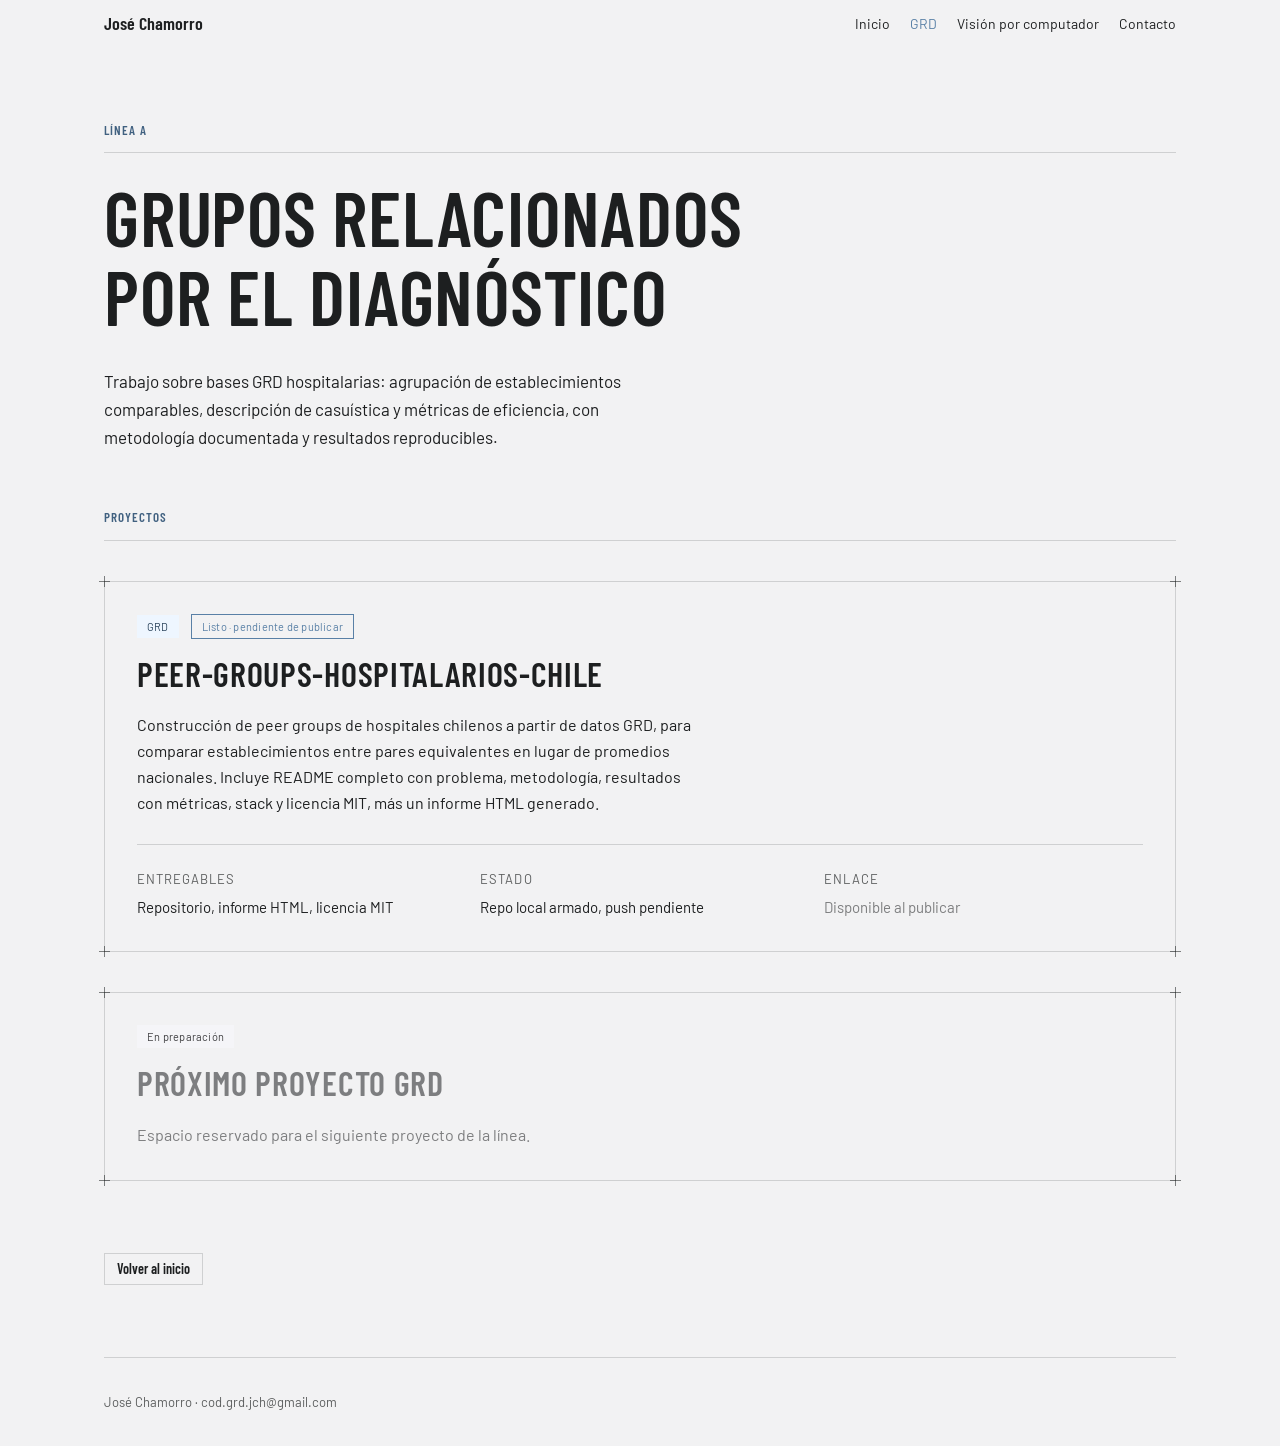
==== grd.html @ 50cead88 "Add files via upload" ====
<!DOCTYPE html>
<html lang="es">
<head>
<meta charset="utf-8">
<meta name="viewport" content="width=device-width, initial-scale=1">
<title>GRD — José Chamorro</title>
<link rel="preconnect" href="https://fonts.googleapis.com">
<link rel="preconnect" href="https://fonts.gstatic.com" crossorigin>
<link rel="stylesheet" href="style.css">
</head>
<body>
<nav class="nav">
  <span class="nav-brand">José Chamorro</span>
  <div class="nav-links">
    <a href="index.html">Inicio</a>
    <a href="grd.html" aria-current="page">GRD</a>
    <a href="vision.html">Visión por computador</a>
    <a href="index.html#contacto">Contacto</a>
  </div>
</nav>
<div class="wrap">

  <section class="section-hero-sub">
    <span class="kicker">Línea A</span>
    <hr class="rule" style="margin-bottom:24px">
    <h1 class="display display-sub">
      <span>Grupos Relacionados</span>
      <span>por el Diagnóstico</span>
    </h1>
    <p class="lede">Trabajo sobre bases GRD hospitalarias: agrupación de establecimientos comparables, descripción de casuística y métricas de eficiencia, con metodología documentada y resultados reproducibles.</p>
  </section>

  <section class="section" style="padding-top:0">
    <span class="kicker">Proyectos</span>
    <hr class="rule" style="margin-bottom:40px">

    <article class="project blueprint">
      <i class="corner tl"></i><i class="corner tr"></i><i class="corner bl"></i><i class="corner br"></i>
      <div class="project-tags">
        <span class="tag tag-accent">GRD</span>
        <span class="tag tag-outline">Listo · pendiente de publicar</span>
      </div>
      <h2>peer-groups-hospitalarios-chile</h2>
      <p>Construcción de peer groups de hospitales chilenos a partir de datos GRD, para comparar establecimientos entre pares equivalentes en lugar de promedios nacionales. Incluye README completo con problema, metodología, resultados con métricas, stack y licencia MIT, más un informe HTML generado.</p>
      <div class="project-meta">
        <div><span class="label">Entregables</span><span>Repositorio, informe HTML, licencia MIT</span></div>
        <div><span class="label">Estado</span><span>Repo local armado, push pendiente</span></div>
        <div><span class="label">Enlace</span><span class="text-muted">Disponible al publicar</span></div>
      </div>
    </article>

    <article class="project blueprint pending">
      <i class="corner tl"></i><i class="corner tr"></i><i class="corner bl"></i><i class="corner br"></i>
      <div class="project-tags"><span class="tag tag-neutral">En preparación</span></div>
      <h2>Próximo proyecto GRD</h2>
      <p>Espacio reservado para el siguiente proyecto de la línea.</p>
    </article>
  </section>

  <section class="section" style="padding-top:0">
    <a class="btn btn-secondary" href="index.html">Volver al inicio</a>
  </section>

<footer>José Chamorro · cod.grd.jch@gmail.com</footer>
</div>
</body>
</html>
---- style.css ----
/* Industry — design-system tokens and component classes. This file is the source of truth for the system's look; retune it here and see readme.md. */
@import url('https://fonts.googleapis.com/css2?family=Barlow:wght@400;500;700&family=Barlow+Condensed:wght@400;600&display=swap');

:root {
  --color-bg: #f2f2f3;
  --color-surface: #e9e9ea;
  --color-text: #1d1f20;
  --color-accent: #5980a6;
  --color-accent-2: #728fab;
  --color-divider: color-mix(in srgb, #1d1f20 16%, transparent);

  /* Tonal ramps — generated in OKLCH on one shared lightness scale, so the
     same step of any role matches the others in visual value. */
  --color-neutral-100: #f5f5f8;
  --color-neutral-200: #e7e7ea;
  --color-neutral-300: #d4d4d7;
  --color-neutral-400: #b7b7ba;
  --color-neutral-500: #98989b;
  --color-neutral-600: #7a7a7d;
  --color-neutral-700: #5d5d60;
  --color-neutral-800: #424244;
  --color-neutral-900: #2b2b2d;

  --color-accent-100: #eef6ff;
  --color-accent-200: #d6ebff;
  --color-accent-300: #b5d9fd;
  --color-accent-400: #94bce3;
  --color-accent-500: #749dc4;
  --color-accent-600: #597ea3;
  --color-accent-700: #416180;
  --color-accent-800: #2c455d;
  --color-accent-900: #1d2d3d;

  --color-accent-2-100: #eef6ff;
  --color-accent-2-200: #d6ebff;
  --color-accent-2-300: #bdd8f2;
  --color-accent-2-400: #9ebbd8;
  --color-accent-2-500: #7e9cb8;
  --color-accent-2-600: #627d98;
  --color-accent-2-700: #486077;
  --color-accent-2-800: #314457;
  --color-accent-2-900: #1f2d3a;

  --font-heading: "Barlow Condensed", system-ui, sans-serif;
  --font-heading-weight: 600;
  --font-body: "Barlow", system-ui, sans-serif;

  --space-1: 3.4px;
  --space-2: 6.8px;
  --space-3: 10.2px;
  --space-4: 13.6px;
  --space-6: 20.4px;
  --space-8: 27.2px;

  --radius-sm: 2px;
  --radius-md: 4px;
  --radius-lg: 7px;

  /* Elevation — derived from the ground: soft ink-tinted shadows on a
     light theme, a hairline edge + ambient darkness on a dark one. */
  --shadow-sm: 0 1px 2px color-mix(in srgb, #2b2b2d 14%, transparent);
  --shadow-md: 0 3px 10px color-mix(in srgb, #2b2b2d 16%, transparent);
  --shadow-lg: 0 12px 32px color-mix(in srgb, #2b2b2d 22%, transparent);
}

body {
  background: var(--color-bg);
  color: var(--color-text);
  font-family: var(--font-body);
}
h1, h2, h3, h4 { font-family: var(--font-heading); font-weight: var(--font-heading-weight); }

.blueprint {
  position: relative;
  border: 1px solid var(--color-divider);
  border-radius: 0;
}
/* The overlay image treatments (halftone, duotone) clip their overlay
   (overflow:hidden); a blueprint wrapper draws its registration marks
   outside the box, so when both classes share a wrapper the frame must
   win. */
.blueprint.halftone, .blueprint.plate, .blueprint.duotone { overflow: visible; }
.blueprint > .corner {
  position: absolute; width: 11px; height: 11px;
  color: color-mix(in srgb, var(--color-text) 55%, transparent);
}
.blueprint > .corner::before, .blueprint > .corner::after {
  content: ""; position: absolute; background: currentColor;
}
.blueprint > .corner::before { left: 5px; top: 0; width: 1px; height: 100%; }
.blueprint > .corner::after  { top: 5px; left: 0; width: 100%; height: 1px; }
.blueprint > .corner.tl { top: -6px; left: -6px; }
.blueprint > .corner.tr { top: -6px; right: -6px; }
.blueprint > .corner.bl { bottom: -6px; left: -6px; }
.blueprint > .corner.br { bottom: -6px; right: -6px; }

.duotone{position:relative;overflow:hidden}
.duotone::after{content:"";position:absolute;inset:0;pointer-events:none;
  background:var(--color-accent);mix-blend-mode:color}

/* ══════════════════════════════════════════════════════════════════════════
   Components — built with the tokens above. Plain CSS
   on plain HTML: no JavaScript, no build step. Each class is documented in
   readme.md and demonstrated in foundations/ and components/.
   ══════════════════════════════════════════════════════════════════════ */

*, *::before, *::after { box-sizing: border-box; }
body { margin: 0; font-size: 15px; line-height: 1.55; font-weight: 400; }
h1, h2, h3, h4, h5, h6 {
  font-family: var(--font-heading); font-weight: var(--font-heading-weight);
  line-height: 1.12; letter-spacing: -0.015em; margin: 0 0 var(--space-2);
}
h1 { font-size: 42px; }
h2 { font-size: 32px; }
h3 { font-size: 25px; }
h4 { font-size: 20px; }
h5 { font-size: 16px; }
h6 { font-size: 13px; }
h6 { letter-spacing: 0.08em; text-transform: uppercase; }
p { margin: 0 0 var(--space-3); }
a { color: var(--color-accent); text-underline-offset: 3px; }
img { display: block; max-width: 100%; }
figure { margin: 0; }
figcaption {
  font-size: 11px; margin-top: var(--space-1);
  color: color-mix(in srgb, var(--color-text) 55%, transparent);
}
.text-muted { color: color-mix(in srgb, var(--color-text) 55%, transparent); }
:focus { outline: none; }
:focus-visible { outline: 2px solid var(--color-accent); outline-offset: 2px; }
::selection { background: color-mix(in srgb, var(--color-accent) 30%, transparent); }

/* — rules — */
.hr {
  height: 1px; border: 0; margin: var(--space-4) 0;
  background: var(--color-divider);
}

/* — buttons — */
.btn {
  display: inline-flex; align-items: center; justify-content: center; gap: 6px;
  cursor: pointer; text-decoration: none;
  font-family: var(--font-heading); font-weight: var(--font-heading-weight);
  font-size: 14px; line-height: 1.2; color: var(--color-text); /* matches the .input's 14px —
     the pair sits side by side in sign-up rows */
  background: transparent; border: 1px solid transparent;
  padding: var(--space-2) calc(var(--space-3) * 1.2);
  border-radius: var(--radius-md);
}
.btn svg { display: block; }
.btn:disabled { opacity: 0.45; cursor: not-allowed; }
.btn-primary { background: var(--color-accent); color: var(--color-bg); }
.btn-primary:hover { background: var(--color-accent-600); }
.btn-primary:active { background: var(--color-accent-700); }
.btn-secondary { border-color: var(--color-divider); }
.btn-secondary:hover { background: color-mix(in srgb, var(--color-text) 7%, transparent); }
.btn-secondary:active { background: color-mix(in srgb, var(--color-text) 14%, transparent); }
.btn-ghost { color: var(--color-accent); padding-inline: var(--space-1); }
.btn-ghost:hover { background: color-mix(in srgb, var(--color-accent) 10%, transparent); }
.btn-ghost:active { background: color-mix(in srgb, var(--color-accent) 18%, transparent); }
.btn-icon { width: 36px; height: 36px; padding: 0; }
.btn-block { width: 100%; margin-top: var(--space-2); }

/* — forms — */
.field > label {
  display: block; font-size: 12px; margin-bottom: 5px;
  color: color-mix(in srgb, var(--color-text) 70%, transparent);
}
.input {
  width: 100%; min-height: 36px; padding: 6px 10px; font: inherit;
  font-size: 14px; color: var(--color-text); caret-color: var(--color-accent);
  background: var(--color-surface);
  border: 1px solid var(--color-divider); border-radius: var(--radius-md);
}
.input:hover { border-color: color-mix(in srgb, var(--color-text) 45%, transparent); }
.input:focus-visible { border-color: var(--color-accent); outline-offset: 0; }
textarea.input { min-height: 90px; resize: vertical; }
.radio { display: inline-flex; align-items: center; gap: 8px; cursor: pointer; font-size: 14px; }
.radio input, .seg-opt input {
  position: absolute; opacity: 0; width: 0; height: 0; pointer-events: none;
}
.radio .dot {
  width: 16px; height: 16px; flex: none; border-radius: 50%;
  border: 1.5px solid var(--color-divider);
}
.radio:hover .dot { border-color: var(--color-accent); }
.radio input:checked + .dot {
  border-color: var(--color-accent); background: var(--color-accent);
  box-shadow: inset 0 0 0 4px var(--color-bg);
}
.radio input:focus-visible + .dot { outline: 2px solid var(--color-accent); outline-offset: 2px; }
.seg {
  display: inline-flex; overflow: hidden;
  border: 1px solid var(--color-divider); border-radius: var(--radius-md);
}
.seg-opt {
  display: inline-flex; align-items: center; gap: 6px;
  padding: 7px 12px; font-size: 13px; cursor: pointer;
}
.seg-opt + .seg-opt { border-left: 1px solid var(--color-divider); }
.seg-opt:has(input:checked) { background: var(--color-accent); color: var(--color-bg); }
.seg-opt:not(:has(input:checked)):hover { background: color-mix(in srgb, var(--color-text) 7%, transparent); }
.seg-opt:has(input:focus-visible) { outline: 2px solid var(--color-accent); outline-offset: -2px; }

/* — cards — */
.card {
  display: flex; flex-direction: column; gap: var(--space-2);
  padding: var(--space-3); border-radius: var(--radius-md); background: var(--color-surface);
}
.card-kicker { font-size: 10px; letter-spacing: 0.1em; text-transform: uppercase; color: var(--color-accent); }
.card-title {
  font-family: var(--font-heading); font-weight: var(--font-heading-weight);
  font-size: 17px; line-height: 1.2;
}
.card-body { margin: 0; font-size: 13px; opacity: 0.8; flex: 1; }
.card-meta {
  display: flex; align-items: center; gap: 6px; font-size: 11px;
  color: color-mix(in srgb, var(--color-text) 50%, transparent);
}
.elev-sm { box-shadow: var(--shadow-sm); }
.elev-md { box-shadow: var(--shadow-md); }
.elev-lg { box-shadow: var(--shadow-lg); }

/* — tags — */
.tag {
  display: inline-flex; align-items: center; font-size: 11px;
  letter-spacing: 0.02em; padding: 3px 10px;
  border-radius: calc(var(--radius-md) * 0.75);
}
.tag-accent { background: var(--color-accent-100); color: var(--color-accent-800); }
.tag-accent-2 { background: var(--color-accent-2-100); color: var(--color-accent-2-800); }
.tag-neutral { background: var(--color-neutral-100); color: var(--color-neutral-800); }
.tag-outline { border: 1px solid var(--color-accent); color: var(--color-accent); }

/* — navigation — */
.nav {
  display: flex; align-items: center; gap: var(--space-4);
  padding: var(--space-3) var(--space-4);
  border-bottom: none;
}
.nav-brand {
  font-family: var(--font-heading); font-weight: var(--font-heading-weight);
  font-size: 18px; margin-right: auto;
}
.nav a { color: inherit; text-decoration: none; font-size: 14px; }
.nav a:hover, .nav a[aria-current='page'] { color: var(--color-accent); }

/* — tables — */
.table { width: 100%; border-collapse: collapse; font-size: 14px; }
.table th {
  text-align: left; font-size: 11px; letter-spacing: 0.08em; text-transform: uppercase;
  color: color-mix(in srgb, var(--color-text) 60%, transparent);
  padding: var(--space-2); border-bottom: 1px solid var(--color-divider);
}
.table td {
  padding: var(--space-2);
  border-bottom: 1px solid color-mix(in srgb, var(--color-text) 8%, transparent);
}
.table tbody tr:hover { background: color-mix(in srgb, var(--color-text) 4%, transparent); }

/* — dialog — */
.dialog-backdrop {
  position: fixed; inset: 0; display: grid; place-items: center;
  padding: var(--space-4);
  background: color-mix(in srgb, var(--color-neutral-900) 50%, transparent);
}
.dialog {
  width: min(440px, 100%); display: flex; flex-direction: column; gap: var(--space-3);
  padding: var(--space-4); border-radius: var(--radius-lg);
  background: var(--color-surface); box-shadow: var(--shadow-lg);
}
.dialog-title {
  font-family: var(--font-heading); font-weight: var(--font-heading-weight);
  font-size: 20px;
}
.dialog-body { font-size: 14px; opacity: 0.85; }
.dialog-actions { display: flex; justify-content: flex-end; gap: var(--space-2); margin-top: var(--space-2); }

/* — blueprint frame: components are wireframe objects (see .blueprint
     and .corner above) — square, transparent, hairline-bordered — */
.card, .btn, .input, .tag, .seg, .dialog { border-radius: 0; }
.card, .dialog { background: transparent; border: 1px solid var(--color-divider); }
.btn { border: 1px solid var(--color-divider); }
.btn-primary { border-color: var(--color-accent); }
.btn-ghost { border-color: transparent; }



/* ══════════════════════════════════════════════════════════════════════════
   Portafolio — capa de página sobre el sistema Industry
   ══════════════════════════════════════════════════════════════════════ */

body { text-wrap: pretty; }
a { color: var(--color-accent-700); text-decoration: none; }
a:hover { color: var(--color-accent-900); }

.wrap { max-width: 1120px; margin: 0 auto; padding: 0 24px; }
.nav { padding-inline: max(24px, calc((100% - 1120px) / 2 + 24px)); }
.nav-links { display: flex; gap: 20px; align-items: center; }

.section { padding: 24px 0 72px; }
.section-hero { padding: 96px 0 72px; }
.section-hero-sub { padding: 72px 0 56px; }

.kicker {
  display: block; font-family: var(--font-heading); font-size: 13px;
  letter-spacing: .08em; text-transform: uppercase; font-weight: 600;
  color: var(--color-accent-700); margin-bottom: 12px;
}
.rule { height: 1px; border: 0; background: var(--color-divider); margin: 0 0 32px; }

.display {
  font-family: var(--font-heading); font-weight: 600;
  font-size: clamp(44px, 7vw, 92px); line-height: 1.04; letter-spacing: .01em;
  text-transform: uppercase; margin: 0;
}
.display span { display: block; }
.display .accent { color: var(--color-accent-700); }
.display-sub { font-size: clamp(40px, 6vw, 76px); }

.lede { font-size: 17px; line-height: 28px; max-width: 58ch; margin: 32px 0 0; }
.actions { display: flex; gap: 12px; flex-wrap: wrap; margin-top: 32px; }
.btn { white-space: nowrap; }

.grid-2 { display: grid; grid-template-columns: repeat(auto-fit, minmax(300px, 1fr)); gap: 40px; }
.line-card { display: block; padding: 24px; text-decoration: none; color: inherit; }
.line-card .card-title { font-size: 26px; text-transform: uppercase; }
.line-card:hover { background: color-mix(in srgb, var(--color-accent) 6%, transparent); }

.how td:first-child {
  width: 34%; font-family: var(--font-heading); font-size: 20px;
  text-transform: uppercase; letter-spacing: .02em;
}

.project { position: relative; border: 1px solid var(--color-divider); padding: 32px; }
.project + .project { margin-top: 40px; }
.project-tags { display: flex; flex-wrap: wrap; gap: 12px; align-items: center; margin-bottom: 16px; }
.project h2 {
  font-size: 34px; line-height: 1.1; letter-spacing: .02em;
  text-transform: uppercase; margin: 0;
}
.project p { font-size: 16px; line-height: 26px; max-width: 62ch; margin: 20px 0 0; }
.project-meta {
  display: grid; grid-template-columns: repeat(auto-fit, minmax(180px, 1fr)); gap: 24px;
  margin-top: 28px; padding-top: 24px; border-top: 1px solid var(--color-divider);
}
.label {
  display: block; font-size: 13px; letter-spacing: .08em; text-transform: uppercase;
  color: color-mix(in srgb, var(--color-text) 70%, transparent); margin-bottom: 6px;
}
.project-meta span:last-child, .project-meta a { font-size: 15px; line-height: 24px; }
.pending h2, .pending p { color: color-mix(in srgb, var(--color-text) 55%, transparent); }

.contact { display: flex; flex-wrap: wrap; gap: 32px 64px; align-items: flex-start; }
.contact a {
  font-family: var(--font-heading); font-size: 24px;
  text-transform: uppercase; letter-spacing: .02em;
}

footer {
  padding: 32px 0; border-top: 1px solid var(--color-divider);
  font-size: 13px; line-height: 24px;
  color: color-mix(in srgb, var(--color-text) 70%, transparent);
}
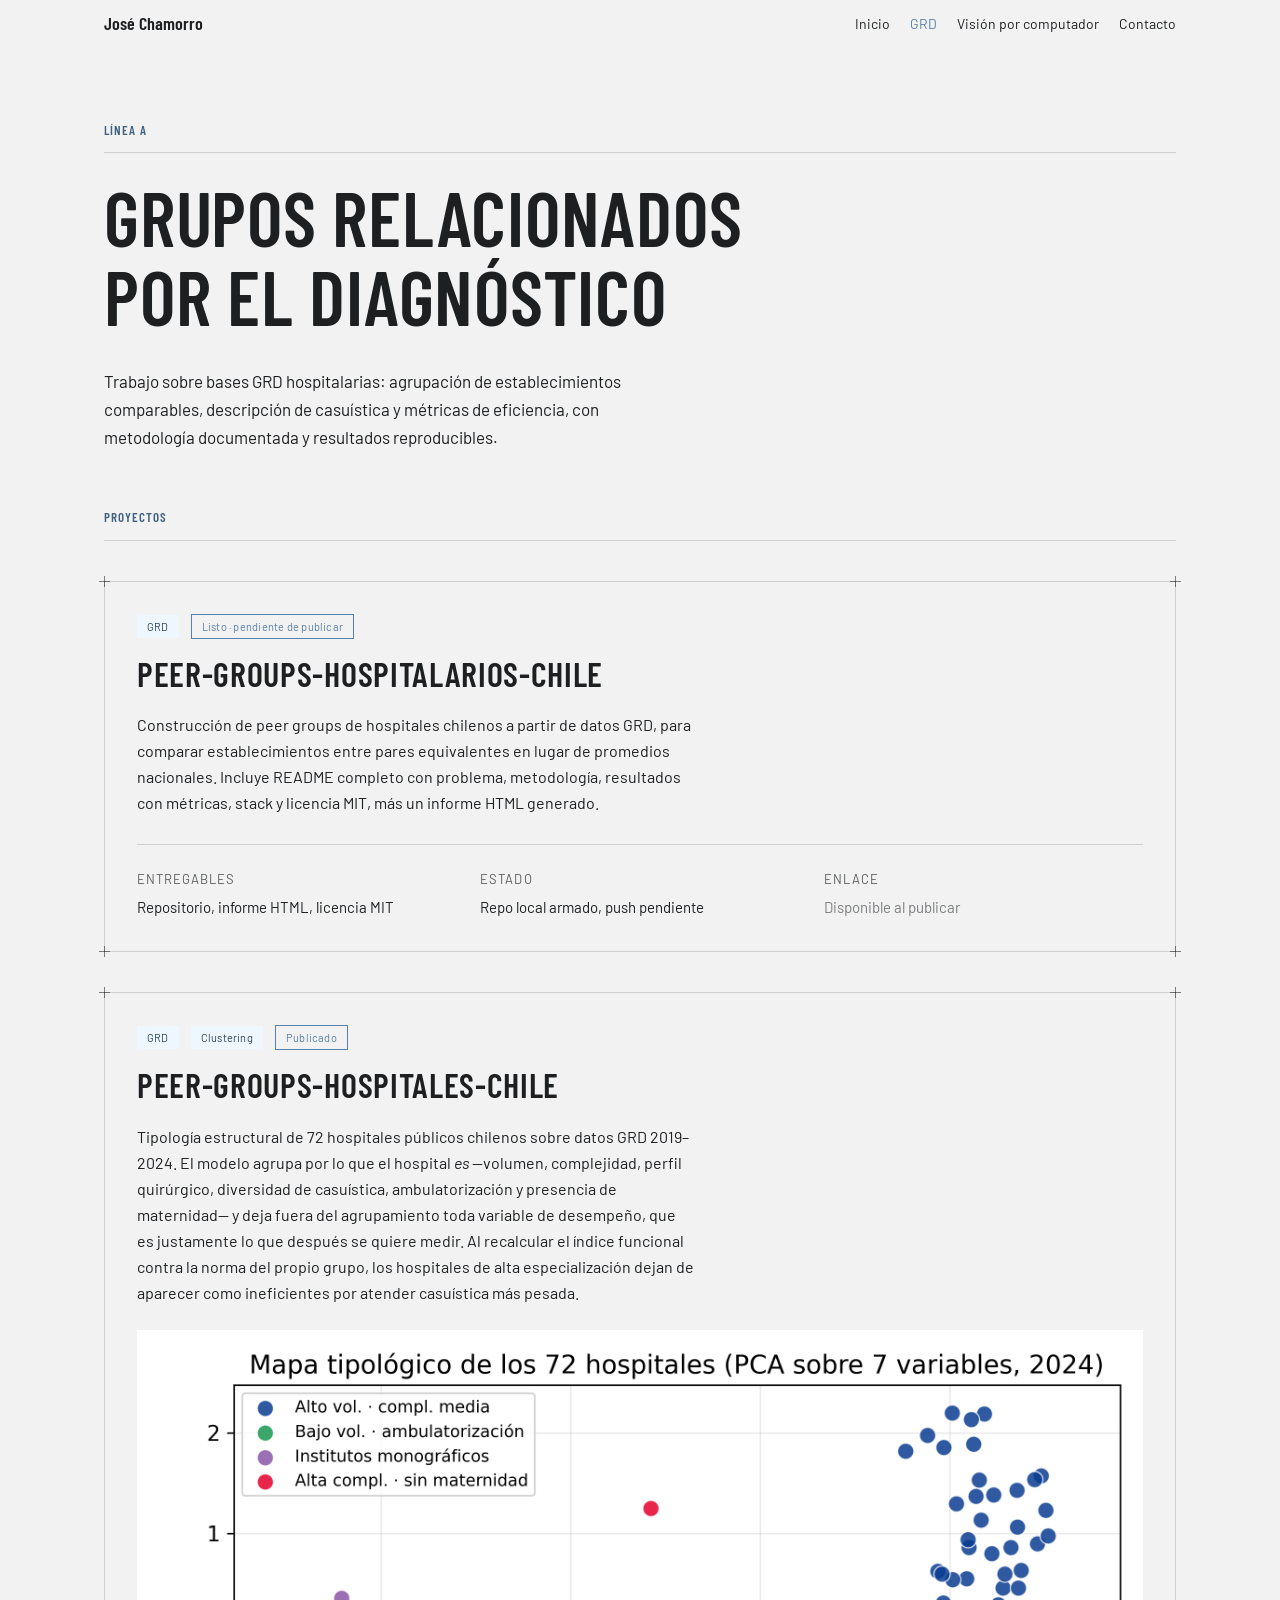
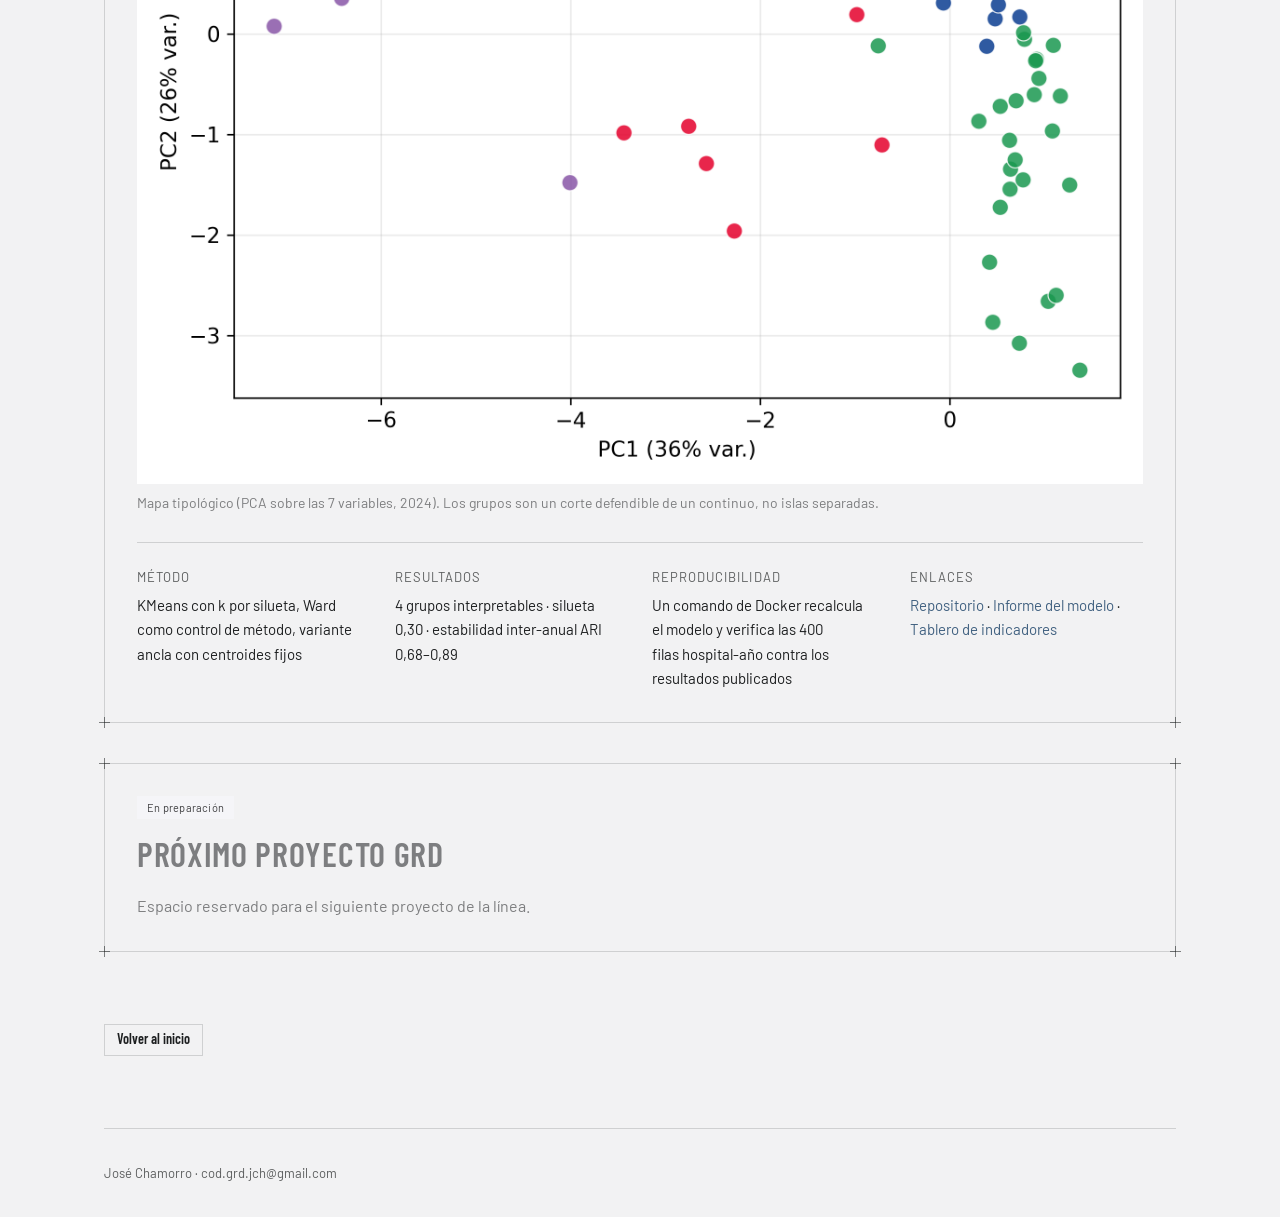
==== commit 76cffc57: "Portafolio: publica peer-groups-hospitales-chile en la linea GRD Anade la tarjeta del proyecto en gr" ====
--- a/grd.html
+++ b/grd.html
@@ -49,6 +49,31 @@
       </div>
     </article>
 
+    <article class="project blueprint">
+      <i class="corner tl"></i><i class="corner tr"></i><i class="corner bl"></i><i class="corner br"></i>
+      <div class="project-tags">
+        <span class="tag tag-accent">GRD</span>
+        <span class="tag tag-accent-2">Clustering</span>
+        <span class="tag tag-outline">Publicado</span>
+      </div>
+      <h2>peer-groups-hospitales-chile</h2>
+      <p>Tipología estructural de 72 hospitales públicos chilenos sobre datos GRD 2019–2024. El modelo agrupa por lo que el hospital <em>es</em> —volumen, complejidad, perfil quirúrgico, diversidad de casuística, ambulatorización y presencia de maternidad— y deja fuera del agrupamiento toda variable de desempeño, que es justamente lo que después se quiere medir. Al recalcular el índice funcional contra la norma del propio grupo, los hospitales de alta especialización dejan de aparecer como ineficientes por atender casuística más pesada.</p>
+      <figure style="margin:24px 0 0">
+        <img src="informes/peer-groups-3-mapa.png" alt="Mapa tipológico de los 72 hospitales: proyección PCA sobre las 7 variables estructurales, coloreada por grupo (2024)">
+        <figcaption class="text-muted" style="font-size:14px;margin-top:8px">Mapa tipológico (PCA sobre las 7 variables, 2024). Los grupos son un corte defendible de un continuo, no islas separadas.</figcaption>
+      </figure>
+      <div class="project-meta">
+        <div><span class="label">Método</span><span>KMeans con k por silueta, Ward como control de método, variante ancla con centroides fijos</span></div>
+        <div><span class="label">Resultados</span><span>4 grupos interpretables · silueta 0,30 · estabilidad inter-anual ARI 0,68–0,89</span></div>
+        <div><span class="label">Reproducibilidad</span><span>Un comando de Docker recalcula el modelo y verifica las 400 filas hospital-año contra los resultados publicados</span></div>
+        <div><span class="label">Enlaces</span><span>
+          <a href="https://github.com/joch89/peer-groups-hospitales-chile">Repositorio</a> ·
+          <a href="informes/peer-groups-3-modelo.html">Informe del modelo</a> ·
+          <a href="informes/peer-groups-3-tablero.html">Tablero de indicadores</a>
+        </span></div>
+      </div>
+    </article>
+
     <article class="project blueprint pending">
       <i class="corner tl"></i><i class="corner tr"></i><i class="corner bl"></i><i class="corner br"></i>
       <div class="project-tags"><span class="tag tag-neutral">En preparación</span></div>
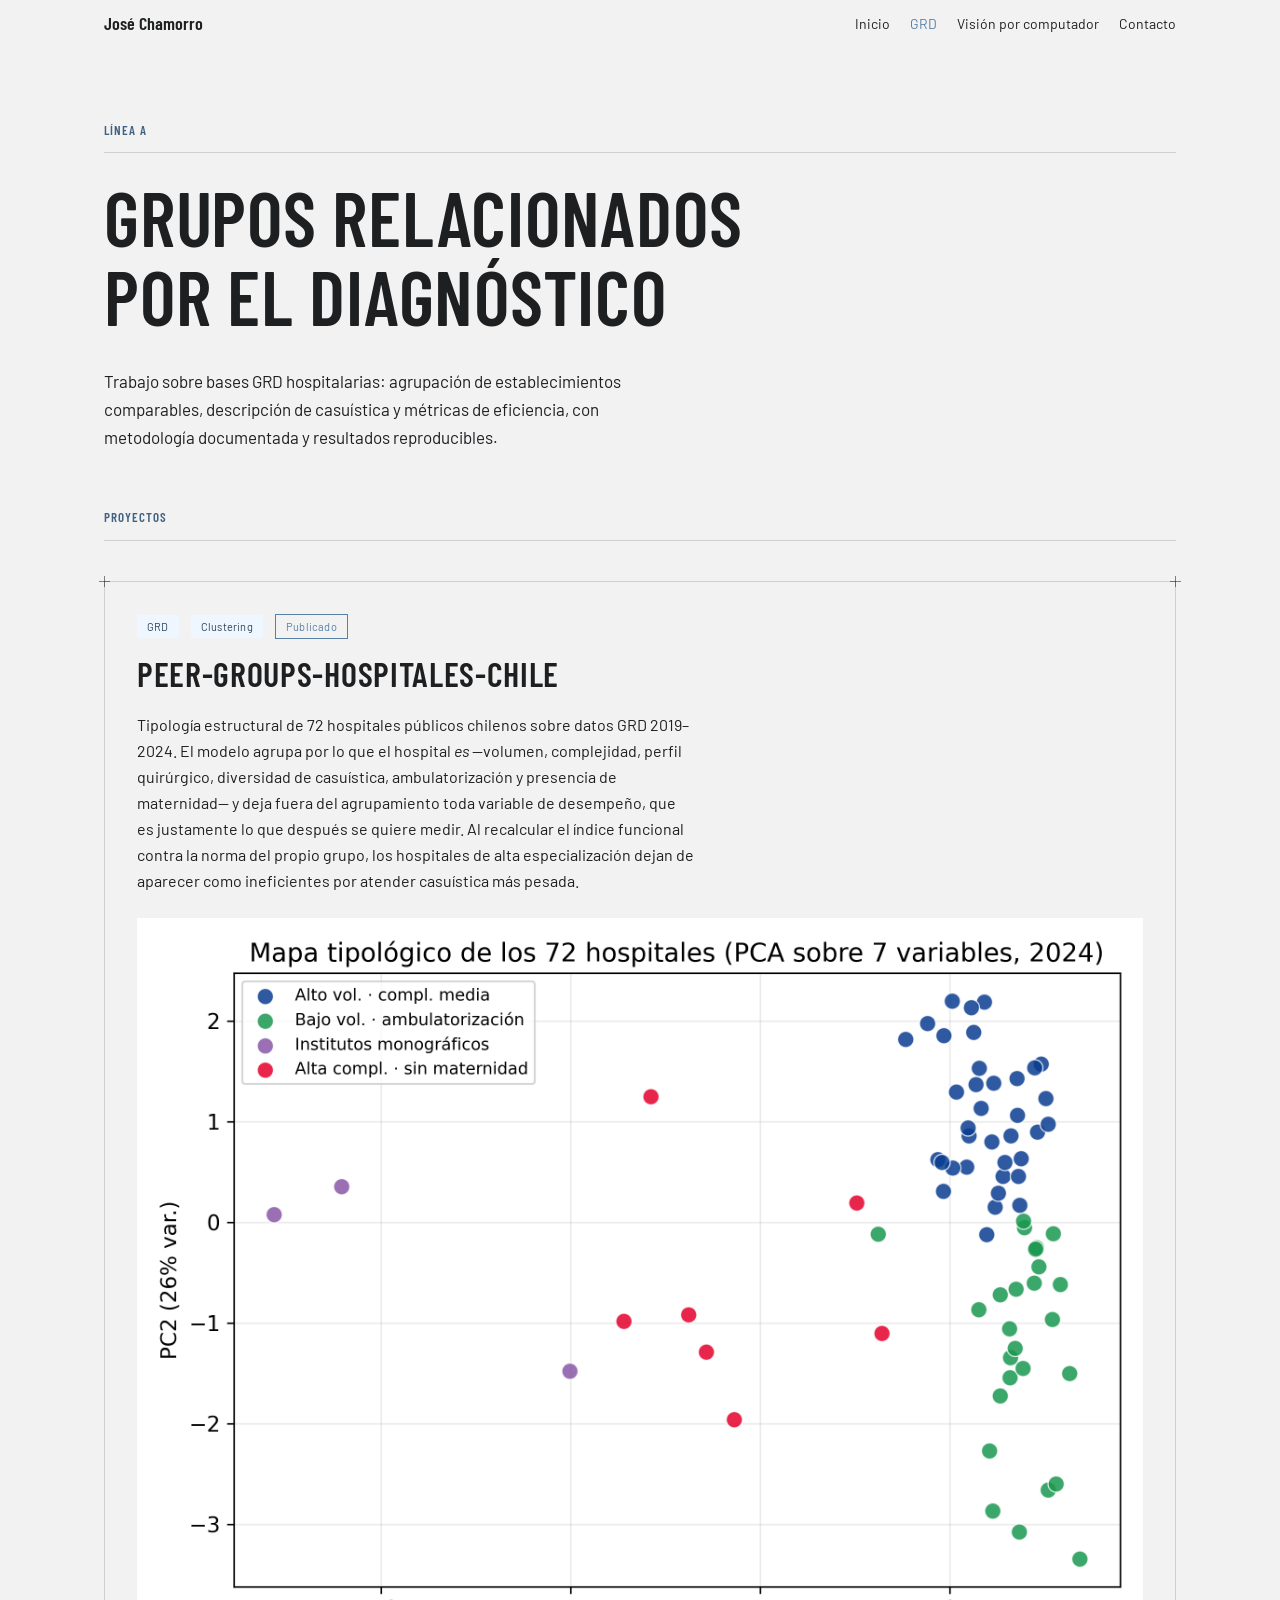
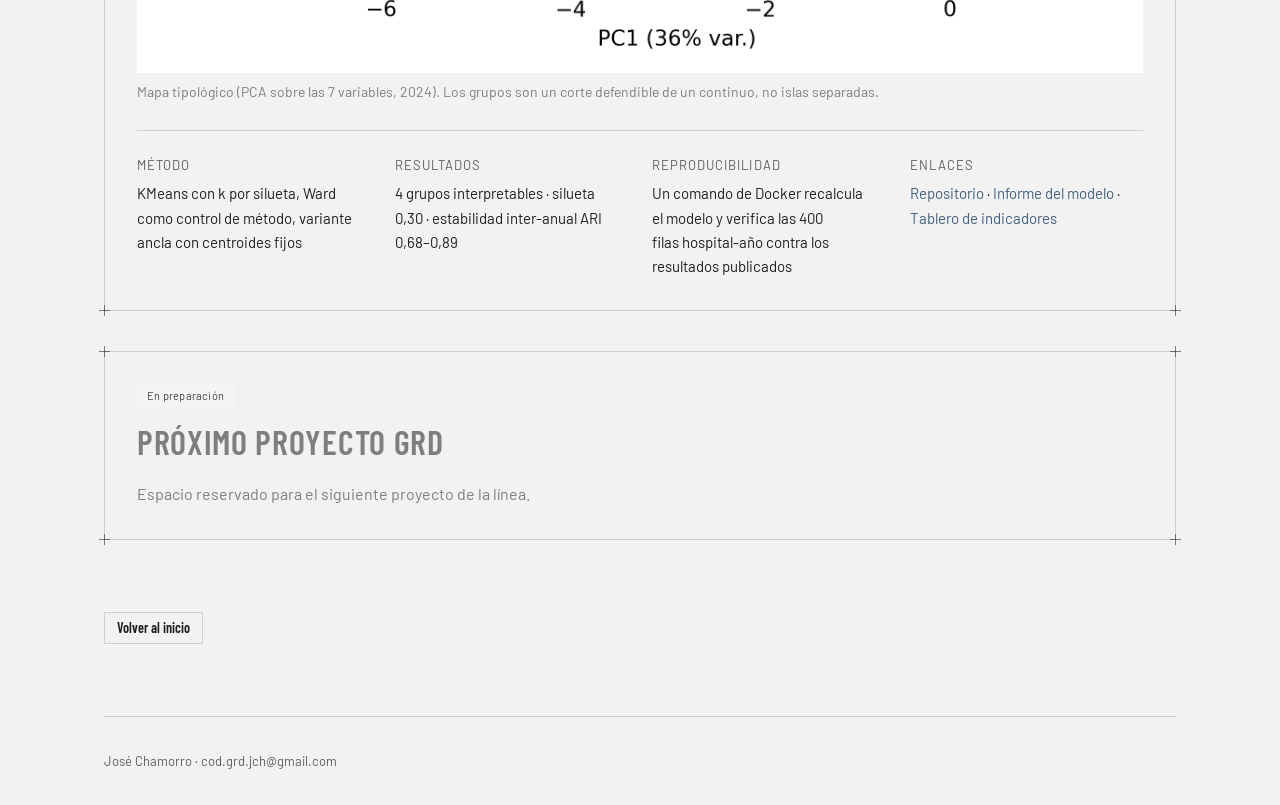
==== commit 1924216b: "Portafolio: retira la tarjeta de peer-groups-hospitalarios-chile Ese repositorio nunca se publico, a" ====
--- a/grd.html
+++ b/grd.html
@@ -33,21 +33,6 @@
   <section class="section" style="padding-top:0">
     <span class="kicker">Proyectos</span>
     <hr class="rule" style="margin-bottom:40px">
-
-    <article class="project blueprint">
-      <i class="corner tl"></i><i class="corner tr"></i><i class="corner bl"></i><i class="corner br"></i>
-      <div class="project-tags">
-        <span class="tag tag-accent">GRD</span>
-        <span class="tag tag-outline">Listo · pendiente de publicar</span>
-      </div>
-      <h2>peer-groups-hospitalarios-chile</h2>
-      <p>Construcción de peer groups de hospitales chilenos a partir de datos GRD, para comparar establecimientos entre pares equivalentes en lugar de promedios nacionales. Incluye README completo con problema, metodología, resultados con métricas, stack y licencia MIT, más un informe HTML generado.</p>
-      <div class="project-meta">
-        <div><span class="label">Entregables</span><span>Repositorio, informe HTML, licencia MIT</span></div>
-        <div><span class="label">Estado</span><span>Repo local armado, push pendiente</span></div>
-        <div><span class="label">Enlace</span><span class="text-muted">Disponible al publicar</span></div>
-      </div>
-    </article>
 
     <article class="project blueprint">
       <i class="corner tl"></i><i class="corner tr"></i><i class="corner bl"></i><i class="corner br"></i>
